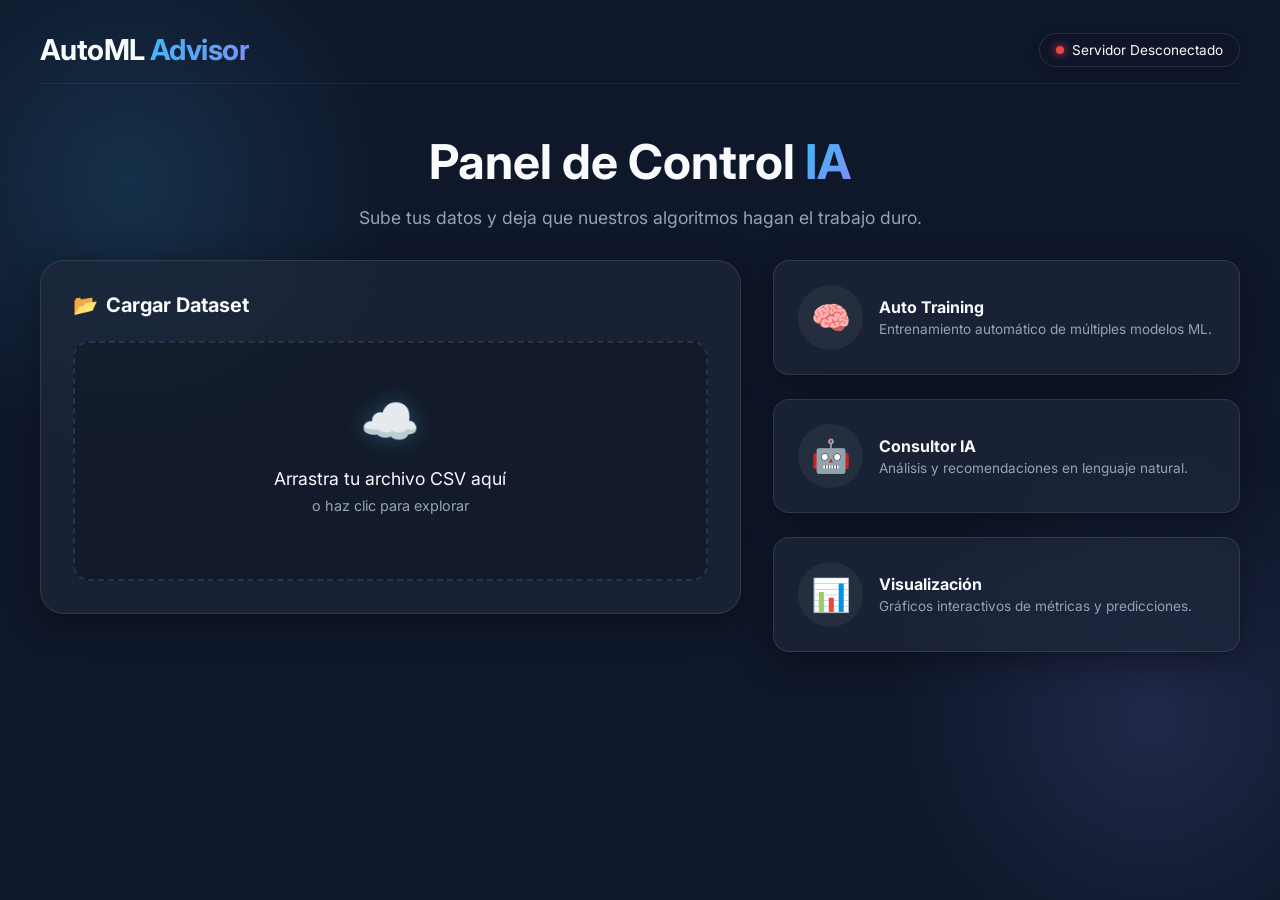
==== frontend/app.html @ 19343a1c "Mejora del frontend" ====
<!DOCTYPE html>
<html lang="es">

<head>
    <meta charset="UTF-8">
    <meta name="viewport" content="width=device-width, initial-scale=1.0">
    <title>AutoML Advisor - App</title>
    <link rel="preconnect" href="https://fonts.googleapis.com">
    <link rel="preconnect" href="https://fonts.gstatic.com" crossorigin>
    <link href="https://fonts.googleapis.com/css2?family=Inter:wght@400;500;600;700&display=swap" rel="stylesheet">
    <link rel="stylesheet" href="css/styles.css">
</head>

<body>
    <div class="background-glow"></div>

    <div class="app-container">
        <header class="main-header">
            <div class="logo-container">
                <!-- Make logo clickable to go back home -->
                <a href="index.html" style="text-decoration: none; color: inherit;">
                    <h1>AutoML <span class="highlight">Advisor</span></h1>
                </a>
            </div>
            <div id="status-indicator" class="status-badge">
                <span class="status-dot"></span>
                <span id="status-text">Conectando...</span>
            </div>
        </header>

        <main>
            <section class="hero-section" style="margin-bottom: 2rem;">
                <h2>Panel de Control <span class="gradient-text">IA</span></h2>
                <p>Sube tus datos y deja que nuestros algoritmos hagan el trabajo duro.</p>
            </section>

            <div class="dashboard-grid">
                <!-- Panel Principal: Carga de Archivos -->
                <section class="upload-card glass-panel">
                    <h3><span class="icon">📂</span> Cargar Dataset</h3>

                    <div id="upload-area" class="upload-area">
                        <div class="drop-zone" id="drop-zone">
                            <div class="upload-icon">☁️</div>
                            <p class="drop-zone__prompt">
                                Arrastra tu archivo CSV aquí <br>
                                <span class="sub-prompt">o haz clic para explorar</span>
                            </p>
                            <input type="file" name="myFile" id="file-input" class="drop-zone__input" accept=".csv">
                        </div>
                        <div id="file-info" class="file-info"></div>
                    </div>
                </section>

                <!-- Panel Lateral: Etapas del Proceso -->
                <aside class="features-sidebar">
                    <div class="feature-card glass-panel">
                        <div class="feature-icon">🧠</div>
                        <div class="feature-content">
                            <h4>Auto Training</h4>
                            <p>Entrenamiento automático de múltiples modelos ML.</p>
                        </div>
                    </div>

                    <div class="feature-card glass-panel">
                        <div class="feature-icon">🤖</div>
                        <div class="feature-content">
                            <h4>Consultor IA</h4>
                            <p>Análisis y recomendaciones en lenguaje natural.</p>
                        </div>
                    </div>

                    <div class="feature-card glass-panel">
                        <div class="feature-icon">📊</div>
                        <div class="feature-content">
                            <h4>Visualización</h4>
                            <p>Gráficos interactivos de métricas y predicciones.</p>
                        </div>
                    </div>
                </aside>
            </div>
        </main>
    </div>

    <script src="js/app.js"></script>
</body>

</html>
---- frontend/css/styles.css ----
:root {
  /* Palette */
  --bg-dark: #0f172a;
  --bg-card: rgba(30, 41, 59, 0.7);
  /* Glass effect */
  --primary-glow: #38bdf8;
  --secondary-glow: #818cf8;
  --text-main: #f8fafc;
  --text-muted: #94a3b8;
  --success: #10b981;
  --error: #ef4444;

  /* Gradients */
  --gradient-title: linear-gradient(135deg, #38bdf8 0%, #818cf8 100%);
  --gradient-border: linear-gradient(to right bottom, rgba(56, 189, 248, 0.5), rgba(129, 140, 248, 0.1));

  --font-main: 'Inter', sans-serif;
  --glass-border: 1px solid rgba(255, 255, 255, 0.1);
  --glass-shadow: 0 8px 32px 0 rgba(0, 0, 0, 0.37);
}

body {
  margin: 0;
  padding: 0;
  font-family: var(--font-main);
  background-color: var(--bg-dark);
  color: var(--text-main);
  min-height: 100vh;
  overflow-x: hidden;
  background-image:
    radial-gradient(circle at 10% 20%, rgba(56, 189, 248, 0.15) 0%, transparent 20%),
    radial-gradient(circle at 90% 80%, rgba(129, 140, 248, 0.15) 0%, transparent 20%);
}

.app-container {
  max-width: 1200px;
  margin: 0 auto;
  padding: 2rem;
}

/* Header */
.main-header {
  display: flex;
  justify-content: space-between;
  align-items: center;
  margin-bottom: 3rem;
  padding-bottom: 1rem;
  border-bottom: 1px solid rgba(255, 255, 255, 0.05);
}

h1 {
  font-size: 1.8rem;
  margin: 0;
  font-weight: 700;
  letter-spacing: -0.02em;
}

.highlight {
  background: var(--gradient-title);
  -webkit-background-clip: text;
  background-clip: text;
  -webkit-text-fill-color: transparent;
}

/* Status Badge */
.status-badge {
  display: flex;
  align-items: center;
  gap: 0.5rem;
  padding: 0.5rem 1rem;
  background: rgba(15, 23, 42, 0.6);
  border: var(--glass-border);
  border-radius: 99px;
  font-size: 0.85rem;
  backdrop-filter: blur(4px);
  box-shadow: 0 4px 12px rgba(0, 0, 0, 0.1);
}

.status-dot {
  width: 8px;
  height: 8px;
  border-radius: 50%;
  background-color: var(--error);
  box-shadow: 0 0 8px var(--error);
  transition: all 0.3s ease;
}

.status-online .status-dot {
  background-color: var(--success);
  box-shadow: 0 0 8px var(--success);
}

/* Hero Section */
.hero-section {
  text-align: center;
  margin-bottom: 4rem;
  animation: fadeInDown 0.8s ease-out;
}

.hero-section h2 {
  font-size: 3rem;
  margin-bottom: 1rem;
}

.gradient-text {
  background: var(--gradient-title);
  -webkit-background-clip: text;
  background-clip: text;
  -webkit-text-fill-color: transparent;
}

.hero-section p {
  color: var(--text-muted);
  font-size: 1.1rem;
  max-width: 600px;
  margin: 0 auto;
}

/* Dashboard Grid */
.dashboard-grid {
  display: grid;
  grid-template-columns: 1.5fr 1fr;
  gap: 2rem;
  align-items: start;
}

@media (max-width: 768px) {
  .dashboard-grid {
    grid-template-columns: 1fr;
  }
}

/* Glass Panels */
.glass-panel {
  background: var(--bg-card);
  backdrop-filter: blur(12px);
  -webkit-backdrop-filter: blur(12px);
  border: var(--glass-border);
  border-radius: 1.5rem;
  padding: 2rem;
  box-shadow: var(--glass-shadow);
  transition: transform 0.3s ease, box-shadow 0.3s ease;
}

.glass-panel:hover {
  transform: translateY(-2px);
  box-shadow: 0 12px 40px rgba(0, 0, 0, 0.4);
  border-color: rgba(56, 189, 248, 0.3);
}

/* Upload Area */
.upload-card h3 {
  margin-top: 0;
  display: flex;
  align-items: center;
  gap: 0.5rem;
  font-size: 1.25rem;
  margin-bottom: 1.5rem;
}

.drop-zone {
  border: 2px dashed rgba(255, 255, 255, 0.1);
  border-radius: 1rem;
  padding: 3rem;
  text-align: center;
  cursor: pointer;
  transition: all 0.3s ease;
  background: rgba(0, 0, 0, 0.2);
}

.drop-zone:hover,
.drop-zone.drop-zone--over {
  border-color: var(--primary-glow);
  background: rgba(56, 189, 248, 0.05);
}

.upload-icon {
  font-size: 3rem;
  margin-bottom: 1rem;
  filter: drop-shadow(0 0 10px rgba(56, 189, 248, 0.3));
}

.drop-zone__prompt {
  font-size: 1.1rem;
  color: var(--text-main);
}

.sub-prompt {
  display: block;
  font-size: 0.9rem;
  color: var(--text-muted);
  margin-top: 0.5rem;
}

.drop-zone__input {
  display: none;
}

/* Feature Sidebar */
.features-sidebar {
  display: flex;
  flex-direction: column;
  gap: 1.5rem;
}

.feature-card {
  display: flex;
  align-items: center;
  gap: 1rem;
  padding: 1.5rem;
  border-radius: 1rem;
}

.feature-icon {
  font-size: 2rem;
  background: rgba(255, 255, 255, 0.05);
  padding: 0.8rem;
  border-radius: 50%;
}

.feature-content h4 {
  margin: 0 0 0.25rem 0;
  font-size: 1rem;
}

.feature-content p {
  margin: 0;
  font-size: 0.85rem;
  color: var(--text-muted);
}

/* Animations */
@keyframes fadeInDown {
  from {
    opacity: 0;
    transform: translateY(-20px);
  }

  to {
    opacity: 1;
    transform: translateY(0);
  }
}

.file-info {
  margin-top: 1rem;
  padding: 1rem;
  background: rgba(16, 185, 129, 0.1);
  border: 1px solid rgba(16, 185, 129, 0.2);
  border-radius: 0.5rem;
  color: var(--success);
  display: none;
  /* Only show when file selected */
  animation: fadeInDown 0.3s ease-out;
}

/* =========================================
   LANDING PAGE STYLES
   ========================================= */

/* Navigation */
.landing-nav {
  position: fixed;
  top: 1rem;
  left: 50%;
  transform: translateX(-50%);
  width: 90%;
  max-width: 1200px;
  z-index: 1000;
  padding: 0.8rem 2rem;
  border-radius: 99px;
  background: rgba(15, 23, 42, 0.8);
  /* Slightly darker for readability */
}

/* Fix specific conflict with glass-panel hover effect */
.landing-nav.glass-panel:hover {
  transform: translateX(-50%);
  border-color: var(--glass-border);
  box-shadow: var(--glass-shadow);
}

.nav-content {
  display: flex;
  justify-content: space-between;
  align-items: center;
}

.nav-links {
  display: flex;
  gap: 2rem;
  align-items: center;
}

.nav-links a {
  color: var(--text-muted);
  text-decoration: none;
  font-weight: 500;
  transition: color 0.3s ease;
  font-size: 0.95rem;
}

.nav-links a:hover {
  color: var(--text-main);
}

/* Buttons */
.cta-button {
  display: inline-flex;
  align-items: center;
  justify-content: center;
  padding: 0.75rem 1.5rem;
  border-radius: 99px;
  text-decoration: none;
  font-weight: 600;
  transition: all 0.3s ease;
  cursor: pointer;
  border: 1px solid transparent;
}

.cta-button.small {
  padding: 0.5rem 1.25rem;
  font-size: 0.9rem;
}

.cta-button.large {
  padding: 1rem 2.5rem;
  font-size: 1.2rem;
}

.cta-button.primary {
  background: var(--gradient-title);
  color: white;
  box-shadow: 0 4px 15px rgba(56, 189, 248, 0.3);
}

.cta-button.primary:hover {
  transform: translateY(-2px);
  box-shadow: 0 8px 25px rgba(56, 189, 248, 0.5);
}

.cta-button.secondary {
  background: rgba(255, 255, 255, 0.05);
  color: var(--text-main);
  border: 1px solid rgba(255, 255, 255, 0.1);
}

.cta-button.secondary:hover {
  background: rgba(255, 255, 255, 0.1);
}

.arrow {
  margin-left: 0.5rem;
  transition: transform 0.3s ease;
}

.cta-button:hover .arrow {
  transform: translateX(4px);
}

/* Landing Hero */
.landing-hero {
  display: flex;
  align-items: center;
  /* Center vertically */
  justify-content: center;
  padding: 0 2rem;
  /* Remove top padding, rely on flex centering */
  min-height: 100vh;
  /* Full viewport height */
  max-width: 1200px;
  margin: 0 auto;
  gap: 2rem;
  position: relative;
  /* Ensure z-index works if needed */
}

.hero-content {
  flex: 1;
  max-width: 600px;
  padding-top: 0;
}

.hero-badge {
  display: inline-block;
  padding: 0.5rem 1rem;
  background: rgba(56, 189, 248, 0.1);
  border: 1px solid rgba(56, 189, 248, 0.2);
  color: var(--primary-glow);
  border-radius: 99px;
  font-size: 0.85rem;
  margin-bottom: 1.5rem;
  font-weight: 500;
}

.hero-title {
  font-size: 3.5rem;
  line-height: 1.1;
  margin-bottom: 1rem;
}

.hero-subtitle {
  font-size: 1.2rem;
  color: var(--text-muted);
  line-height: 1.6;
  margin-bottom: 2.5rem;
}

.hero-actions {
  display: flex;
  gap: 1rem;
}

/* Hero Visual (Abstract) */
.hero-visual {
  flex: 1;
  display: flex;
  justify-content: center;
  position: relative;
  /* Make sure it doesn't overflow or push layout too weirdly */
  max-width: 500px;
}

.ml-visual-container {
  width: 400px;
  height: 400px;
  position: relative;
}

.node {
  position: absolute;
  width: 20px;
  height: 20px;
  background: var(--text-main);
  border-radius: 50%;
  box-shadow: 0 0 20px var(--primary-glow);
  z-index: 2;
}

.node-1 {
  top: 20%;
  left: 50%;
  transform: translateX(-50%);
  background: var(--primary-glow);
}

.node-2 {
  top: 60%;
  left: 20%;
  background: var(--secondary-glow);
}

.node-3 {
  top: 60%;
  left: 80%;
  background: var(--success);
}

.connection {
  position: absolute;
  background: linear-gradient(to bottom, var(--primary-glow), transparent);
  width: 2px;
  transform-origin: top center;
  opacity: 0.3;
}

.conn-1 {
  height: 180px;
  top: 25%;
  left: 50%;
  transform: rotate(25deg);
}

.conn-2 {
  height: 180px;
  top: 25%;
  left: 50%;
  transform: rotate(-25deg);
}

/* Floating Cards Animation */
.floating-card {
  position: absolute;
  background: rgba(30, 41, 59, 0.9);
  backdrop-filter: blur(10px);
  padding: 1rem;
  border-radius: 1rem;
  border: var(--glass-border);
  box-shadow: 0 10px 30px rgba(0, 0, 0, 0.5);
  animation: float 6s ease-in-out infinite;
  display: flex;
  flex-direction: column;
}

.floating-card span {
  font-size: 0.8rem;
  color: var(--text-muted);
}

.floating-card strong {
  font-size: 1.2rem;
  margin-top: 0.2rem;
}

.card-1 {
  top: 30%;
  right: 0;
  animation-delay: 0s;
}

.card-2 {
  bottom: 20%;
  left: 0;
  animation-delay: 3s;
}

@keyframes float {

  0%,
  100% {
    transform: translateY(0);
  }

  50% {
    transform: translateY(-20px);
  }
}

/* Generic Sections */
.landing-section {
  padding: 6rem 2rem;
  max-width: 1200px;
  margin: 0 auto;
}

.section-header {
  text-align: center;
  margin-bottom: 4rem;
  max-width: 700px;
  margin-left: auto;
  margin-right: auto;
}

.section-header h2 {
  font-size: 2.5rem;
  margin-bottom: 1rem;
}

/* Features Grid */
.features-grid {
  display: grid;
  grid-template-columns: repeat(auto-fit, minmax(250px, 1fr));
  gap: 2rem;
}

.feature-box {
  padding: 2rem;
  transition: transform 0.3s ease, border-color 0.3s ease;
}

.feature-box:hover {
  transform: translateY(-5px);
  border-color: rgba(56, 189, 248, 0.5);
}

.icon-box {
  font-size: 3rem;
  margin-bottom: 1.5rem;
}

.feature-box h3 {
  margin-bottom: 1rem;
  font-size: 1.3rem;
}

/* How It Works Steps */
.steps-container {
  display: flex;
  justify-content: space-between;
  align-items: flex-start;
  position: relative;
  gap: 2rem;
}

/* Connector Line Background */
.steps-container::before {
  content: '';
  position: absolute;
  top: 30px;
  /* Adjust based on visuals */
  left: 50px;
  right: 50px;
  height: 2px;
  background: linear-gradient(90deg, transparent, rgba(255, 255, 255, 0.1) 50%, transparent);
  z-index: 0;
}

.step-item {
  flex: 1;
  text-align: center;
  position: relative;
  z-index: 1;
  padding: 1rem;
}

.step-number {
  width: 60px;
  height: 60px;
  background: var(--bg-dark);
  border: 1px solid rgba(56, 189, 248, 0.3);
  border-radius: 50%;
  display: flex;
  align-items: center;
  justify-content: center;
  font-size: 1.2rem;
  font-weight: 700;
  color: var(--primary-glow);
  margin: 0 auto 1.5rem;
  box-shadow: 0 0 15px rgba(56, 189, 248, 0.2);
}

.step-item h3 {
  margin-bottom: 0.8rem;
}

.step-item p {
  font-size: 0.95rem;
  color: var(--text-muted);
}

/* Final CTA */
.final-cta {
  text-align: center;
  padding: 4rem 2rem;
}

.cta-content {
  max-width: 800px;
  margin: 0 auto;
  text-align: center;
  padding: 4rem;
  border: 1px solid rgba(129, 140, 248, 0.3);
  background: radial-gradient(circle at center, rgba(30, 41, 59, 0.8) 0%, rgba(15, 23, 42, 0.9) 100%);
}

.cta-content h2 {
  font-size: 2.5rem;
  margin-bottom: 1rem;
}

.cta-content p {
  color: var(--text-muted);
  margin-bottom: 2rem;
  font-size: 1.2rem;
}

/* Footer */
.main-footer {
  text-align: center;
  padding: 2rem;
  border-top: 1px solid rgba(255, 255, 255, 0.05);
  color: var(--text-muted);
  font-size: 0.9rem;
}

/* Scroll Animations */
.fade-in-section {
  opacity: 0;
  transform: translateY(20px);
  transition: opacity 0.6s ease-out, transform 0.6s ease-out;
  will-change: opacity, visibility;
}

.fade-in-section.is-visible {
  opacity: 1;
  transform: none;
}

.delay-100 {
  transition-delay: 0.1s;
}

.delay-200 {
  transition-delay: 0.2s;
}

.delay-300 {
  transition-delay: 0.3s;
}

.delay-400 {
  transition-delay: 0.4s;
}

/* Responsive adjustments */
@media (max-width: 768px) {
  .landing-hero {
    flex-direction: column;
    text-align: center;
    padding-top: 8rem;
  }

  .hero-actions {
    justify-content: center;
  }

  .nav-links {
    display: none;
    /* Simplify for now or use a hamburger menu if requested, but for now simple */
  }

  .steps-container {
    flex-direction: column;
  }

  .steps-container::before {
    display: none;
  }

  .ml-visual-container {
    width: 300px;
    height: 300px;
    margin-top: 2rem;
  }
}
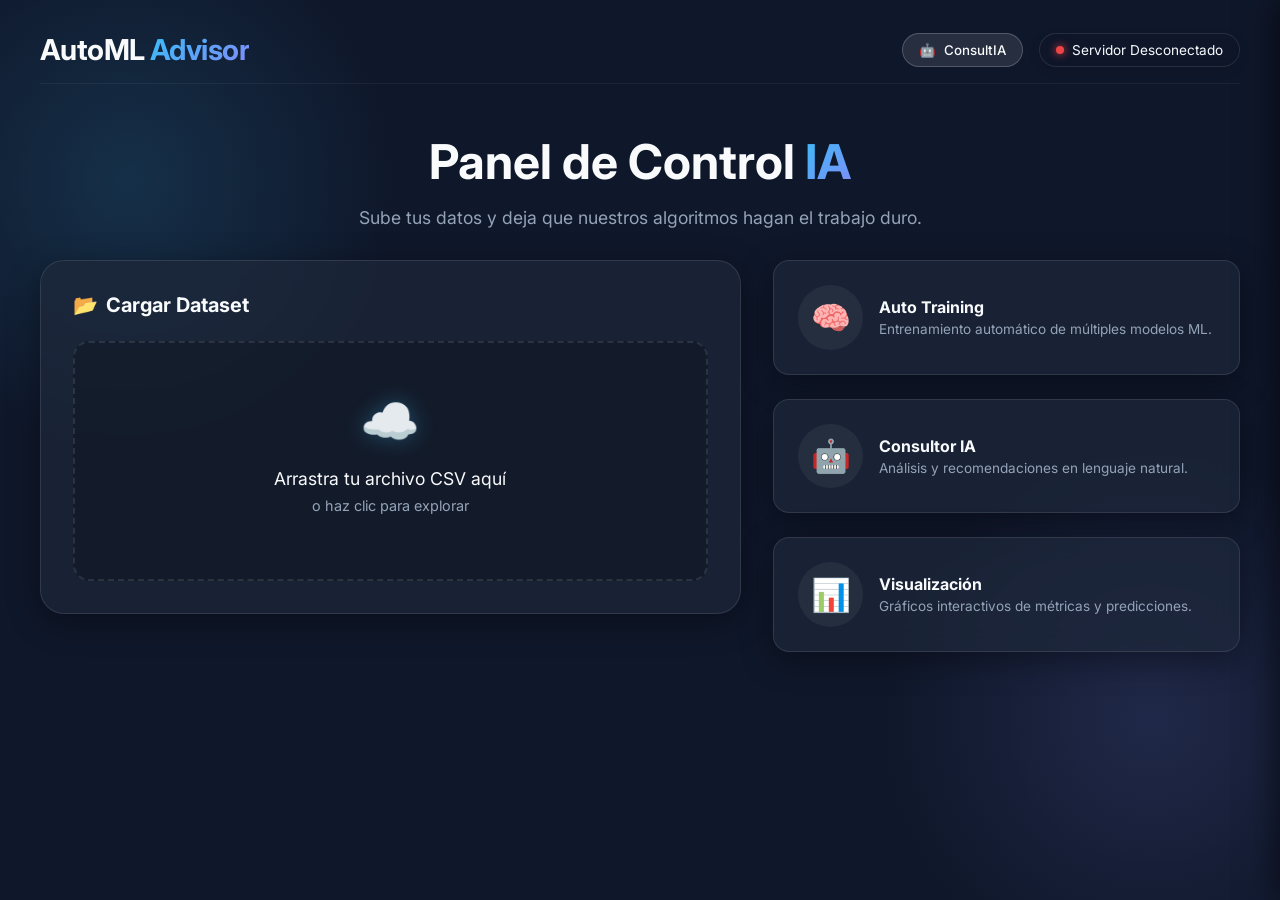
==== commit 9c0b7a38: "Merge branch 'main' - Resolved conflicts merging landing page with new Chatbot features" ====
--- a/frontend/app.html
+++ b/frontend/app.html
@@ -22,9 +22,15 @@
                     <h1>AutoML <span class="highlight">Advisor</span></h1>
                 </a>
             </div>
-            <div id="status-indicator" class="status-badge">
-                <span class="status-dot"></span>
-                <span id="status-text">Conectando...</span>
+
+            <div class="header-actions">
+                <button id="toggle-chat-btn" class="btn-icon" title="Abrir Asistente IA">
+                    <span class="icon">🤖</span> ConsultIA
+                </button>
+                <div id="status-indicator" class="status-badge">
+                    <span class="status-dot"></span>
+                    <span id="status-text">Conectando...</span>
+                </div>
             </div>
         </header>
 
@@ -82,6 +88,32 @@
         </main>
     </div>
 
+    <!-- Chat Sidebar -->
+    <aside id="chat-sidebar" class="chat-sidebar">
+        <div class="chat-header">
+            <div class="chat-title">
+                <span class="bot-avatar">🤖</span>
+                <div>
+                    <h3>ConsultIA</h3>
+                    <span class="status-text-online">En línea</span>
+                </div>
+            </div>
+            <button id="close-chat-btn" class="btn-close">×</button>
+        </div>
+
+        <div id="chat-messages" class="chat-messages">
+            <div class="message bot-message">
+                ¡Hola! Soy ConsultIA. Estoy aquí para ayudarte a analizar tus datos o resolver dudas sobre la
+                plataforma. ¿En qué puedo ayudarte hoy?
+            </div>
+        </div>
+
+        <div class="chat-input-area">
+            <input type="text" id="chat-input" placeholder="Escribe tu pregunta..." autocomplete="off">
+            <button id="send-btn" class="btn-send">➤</button>
+        </div>
+    </aside>
+
     <script src="js/app.js"></script>
 </body>
 
--- a/frontend/css/styles.css
+++ b/frontend/css/styles.css
@@ -38,7 +38,7 @@
   padding: 2rem;
 }
 
-/* Header */
+/* Header (for app.html) */
 .main-header {
   display: flex;
   justify-content: space-between;
@@ -90,7 +90,7 @@
   box-shadow: 0 0 8px var(--success);
 }
 
-/* Hero Section */
+/* Original App Hero (for legacy) */
 .hero-section {
   text-align: center;
   margin-bottom: 4rem;
@@ -250,7 +250,6 @@
   border-radius: 0.5rem;
   color: var(--success);
   display: none;
-  /* Only show when file selected */
   animation: fadeInDown 0.3s ease-out;
 }
 
@@ -270,10 +269,8 @@
   padding: 0.8rem 2rem;
   border-radius: 99px;
   background: rgba(15, 23, 42, 0.8);
-  /* Slightly darker for readability */
-}
-
-/* Fix specific conflict with glass-panel hover effect */
+}
+
 .landing-nav.glass-panel:hover {
   transform: translateX(-50%);
   border-color: var(--glass-border);
@@ -362,17 +359,13 @@
 .landing-hero {
   display: flex;
   align-items: center;
-  /* Center vertically */
   justify-content: center;
   padding: 0 2rem;
-  /* Remove top padding, rely on flex centering */
   min-height: 100vh;
-  /* Full viewport height */
   max-width: 1200px;
   margin: 0 auto;
   gap: 2rem;
   position: relative;
-  /* Ensure z-index works if needed */
 }
 
 .hero-content {
@@ -417,7 +410,6 @@
   display: flex;
   justify-content: center;
   position: relative;
-  /* Make sure it doesn't overflow or push layout too weirdly */
   max-width: 500px;
 }
 
@@ -582,12 +574,10 @@
   gap: 2rem;
 }
 
-/* Connector Line Background */
 .steps-container::before {
   content: '';
   position: absolute;
   top: 30px;
-  /* Adjust based on visuals */
   left: 50px;
   right: 50px;
   height: 2px;
@@ -706,7 +696,6 @@
 
   .nav-links {
     display: none;
-    /* Simplify for now or use a hamburger menu if requested, but for now simple */
   }
 
   .steps-container {
@@ -722,4 +711,184 @@
     height: 300px;
     margin-top: 2rem;
   }
+}
+
+/* =========================================
+   CHATBOT STYLES (Merged)
+   ========================================= */
+
+/* Header Actions */
+.header-actions {
+  display: flex;
+  align-items: center;
+  gap: 1rem;
+}
+
+.btn-icon {
+  background: rgba(255, 255, 255, 0.1);
+  border: 1px solid rgba(255, 255, 255, 0.2);
+  color: var(--text-main);
+  padding: 0.5rem 1rem;
+  border-radius: 99px;
+  cursor: pointer;
+  display: flex;
+  align-items: center;
+  gap: 0.5rem;
+  font-family: var(--font-main);
+  font-weight: 500;
+  transition: all 0.2s;
+}
+
+.btn-icon:hover {
+  background: rgba(255, 255, 255, 0.2);
+  transform: translateY(-1px);
+}
+
+/* Chat Sidebar (Coursera Style) */
+.chat-sidebar {
+  position: fixed;
+  top: 0;
+  right: 0;
+  width: 400px;
+  height: 100vh;
+  background: #0f172a;
+  border-left: 1px solid rgba(255, 255, 255, 0.1);
+  box-shadow: -5px 0 30px rgba(0, 0, 0, 0.5);
+  transform: translateX(100%);
+  transition: transform 0.3s cubic-bezier(0.4, 0, 0.2, 1);
+  display: flex;
+  flex-direction: column;
+  z-index: 2000;
+  /* Higher than navbar */
+}
+
+.chat-sidebar.open {
+  transform: translateX(0);
+}
+
+.chat-header {
+  padding: 1.5rem;
+  background: rgba(30, 41, 59, 0.5);
+  border-bottom: 1px solid rgba(255, 255, 255, 0.05);
+  display: flex;
+  justify-content: space-between;
+  align-items: flex-start;
+}
+
+.chat-title {
+  display: flex;
+  gap: 1rem;
+  align-items: center;
+}
+
+.bot-avatar {
+  font-size: 2rem;
+  background: rgba(56, 189, 248, 0.1);
+  padding: 0.5rem;
+  border-radius: 50%;
+  border: 1px solid rgba(56, 189, 248, 0.3);
+}
+
+.chat-title h3 {
+  margin: 0;
+  font-size: 1.1rem;
+}
+
+.status-text-online {
+  font-size: 0.8rem;
+  color: var(--success);
+  display: block;
+  margin-top: 0.2rem;
+}
+
+.btn-close {
+  background: transparent;
+  border: none;
+  color: var(--text-muted);
+  font-size: 1.5rem;
+  cursor: pointer;
+  line-height: 1;
+}
+
+.btn-close:hover {
+  color: var(--text-main);
+}
+
+.chat-messages {
+  flex: 1;
+  padding: 1.5rem;
+  overflow-y: auto;
+  display: flex;
+  flex-direction: column;
+  gap: 1rem;
+}
+
+.message {
+  max-width: 85%;
+  padding: 1rem;
+  border-radius: 1rem;
+  font-size: 0.95rem;
+  line-height: 1.5;
+  animation: fadeIn 0.3s ease;
+}
+
+.bot-message {
+  background: rgba(30, 41, 59, 0.8);
+  border: 1px solid rgba(255, 255, 255, 0.05);
+  color: var(--text-main);
+  border-top-left-radius: 0.2rem;
+  align-self: flex-start;
+}
+
+.user-message {
+  background: var(--gradient-title);
+  color: #fff;
+  border-top-right-radius: 0.2rem;
+  align-self: flex-end;
+  box-shadow: 0 4px 15px rgba(56, 189, 248, 0.2);
+}
+
+.chat-input-area {
+  padding: 1.5rem;
+  background: rgba(15, 23, 42, 0.95);
+  border-top: 1px solid rgba(255, 255, 255, 0.05);
+  display: flex;
+  gap: 0.5rem;
+}
+
+#chat-input {
+  flex: 1;
+  background: rgba(255, 255, 255, 0.05);
+  border: 1px solid rgba(255, 255, 255, 0.1);
+  padding: 0.8rem 1rem;
+  border-radius: 0.5rem;
+  color: var(--text-main);
+  font-family: var(--font-main);
+}
+
+#chat-input:focus {
+  outline: none;
+  border-color: var(--primary-glow);
+  background: rgba(255, 255, 255, 0.1);
+}
+
+.btn-send {
+  background: var(--primary-glow);
+  border: none;
+  width: 45px;
+  border-radius: 0.5rem;
+  color: #0f172a;
+  font-size: 1.2rem;
+  cursor: pointer;
+  transition: opacity 0.2s;
+}
+
+.btn-send:hover {
+  opacity: 0.9;
+}
+
+@media (max-width: 768px) {
+  .chat-sidebar {
+    width: 100%;
+  }
 }
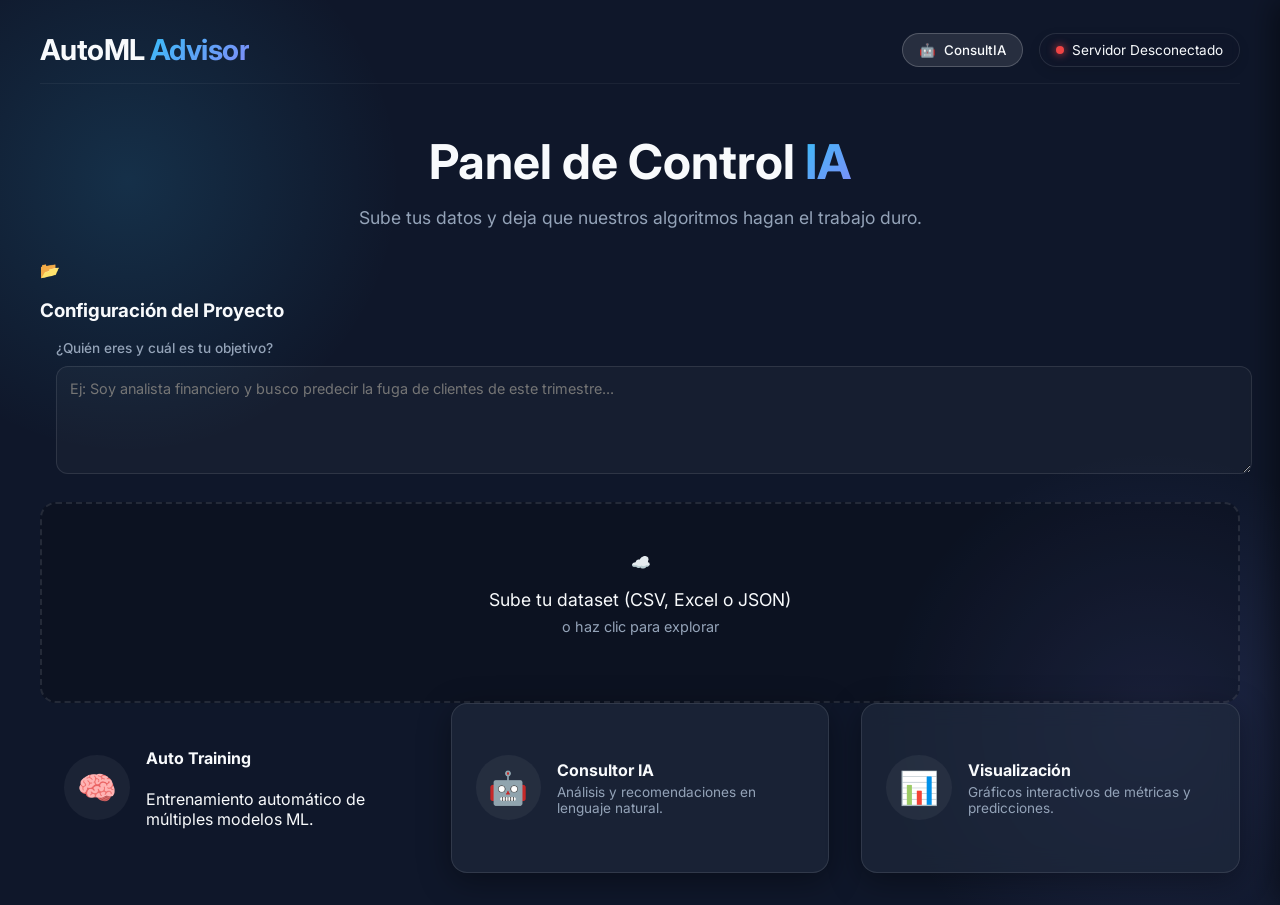
==== commit 8789bd29: "Mejoré la interfaz y la carga de archivos, además de la conexión" ====
--- a/frontend/app.html
+++ b/frontend/app.html
@@ -40,50 +40,64 @@
                 <p>Sube tus datos y deja que nuestros algoritmos hagan el trabajo duro.</p>
             </section>
 
-            <div class="dashboard-grid">
-                <!-- Panel Principal: Carga de Archivos -->
-                <section class="upload-card glass-panel">
-                    <h3><span class="icon">📂</span> Cargar Dataset</h3>
+            <!-- Sección de Carga -->
+            <div class="glass-card upload-container">
+                <div class="card-header">
+                    <span class="icon">📂</span>
+                    <h3>Configuración del Proyecto</h3>
+                </div>
 
-                    <div id="upload-area" class="upload-area">
-                        <div class="drop-zone" id="drop-zone">
-                            <div class="upload-icon">☁️</div>
-                            <p class="drop-zone__prompt">
-                                Arrastra tu archivo CSV aquí <br>
-                                <span class="sub-prompt">o haz clic para explorar</span>
-                            </p>
-                            <input type="file" name="myFile" id="file-input" class="drop-zone__input" accept=".csv">
-                        </div>
-                        <div id="file-info" class="file-info"></div>
+                <!-- Contexto del Usuario -->
+                <div class="context-area">
+                    <label for="user-context">¿Quién eres y cuál es tu objetivo?</label>
+                    <textarea id="user-context"
+                        placeholder="Ej: Soy analista financiero y busco predecir la fuga de clientes de este trimestre..."></textarea>
+                </div>
+
+                <div class="drop-zone" id="drop-zone">
+                    <div class="drop-zone__thumb" data-label="myfile.txt"></div>
+                    <div class="drop-zone__content">
+                        <i class="cloud-icon">☁️</i>
+                        <p class="drop-zone__prompt">
+                            Sube tu dataset (CSV, Excel o JSON) <br>
+                            <span class="sub-prompt">o haz clic para explorar</span>
+                        </p>
+                        <input type="file" name="myFile" id="file-input" class="drop-zone__input"
+                            accept=".csv,.xlsx,.xls,.json">
                     </div>
-                </section>
+                </div>
+                <div id="file-info" class="file-info-badge" style="display: none;"></div>
+            </div>
 
-                <!-- Panel Lateral: Etapas del Proceso -->
-                <aside class="features-sidebar">
-                    <div class="feature-card glass-panel">
-                        <div class="feature-icon">🧠</div>
-                        <div class="feature-content">
-                            <h4>Auto Training</h4>
-                            <p>Entrenamiento automático de múltiples modelos ML.</p>
+            <!-- Dashboard de Control -->
+            <div class="features-grid">
+                <div class="glass-card feature-card active" id="training-card">
+                    <div class="feature-icon">🧠</div>
+                    <div>
+                        <h4>Auto Training</h4>
+                        <p>Entrenamiento automático de múltiples modelos ML.</p>
+                        <!-- Contenedor de Resultados -->
+                        <div id="ml-results-container" class="ml-results-list">
+                            <!-- Se llenará dinámicamente -->
                         </div>
                     </div>
+                </div>
 
-                    <div class="feature-card glass-panel">
-                        <div class="feature-icon">🤖</div>
-                        <div class="feature-content">
-                            <h4>Consultor IA</h4>
-                            <p>Análisis y recomendaciones en lenguaje natural.</p>
-                        </div>
+                <div class="feature-card glass-panel">
+                    <div class="feature-icon">🤖</div>
+                    <div class="feature-content">
+                        <h4>Consultor IA</h4>
+                        <p>Análisis y recomendaciones en lenguaje natural.</p>
                     </div>
+                </div>
 
-                    <div class="feature-card glass-panel">
-                        <div class="feature-icon">📊</div>
-                        <div class="feature-content">
-                            <h4>Visualización</h4>
-                            <p>Gráficos interactivos de métricas y predicciones.</p>
-                        </div>
+                <div class="feature-card glass-panel">
+                    <div class="feature-icon">📊</div>
+                    <div class="feature-content">
+                        <h4>Visualización</h4>
+                        <p>Gráficos interactivos de métricas y predicciones.</p>
                     </div>
-                </aside>
+                </div>
             </div>
         </main>
     </div>
--- a/frontend/css/styles.css
+++ b/frontend/css/styles.css
@@ -891,4 +891,127 @@
   .chat-sidebar {
     width: 100%;
   }
+}
+
+/* =========================================
+   ESTILOS DE RESULTADOS Y CONTEXTO
+   ========================================= */
+
+.context-area {
+  margin-bottom: 1.5rem;
+  padding: 0 1rem;
+}
+
+.context-area label {
+  display: block;
+  font-size: 0.85rem;
+  color: var(--text-muted);
+  margin-bottom: 0.6rem;
+  font-weight: 500;
+}
+
+.context-area textarea {
+  width: 100%;
+  min-height: 80px;
+  background: rgba(255, 255, 255, 0.03);
+  border: 1px solid rgba(255, 255, 255, 0.1);
+  border-radius: 12px;
+  padding: 0.8rem;
+  color: var(--text-main);
+  font-family: inherit;
+  font-size: 0.9rem;
+  resize: vertical;
+  transition: all 0.3s ease;
+}
+
+.context-area textarea:focus {
+  outline: none;
+  border-color: var(--primary-glow);
+  background: rgba(255, 255, 255, 0.07);
+  box-shadow: 0 0 15px rgba(56, 189, 248, 0.1);
+}
+
+.ml-results-list {
+  margin-top: 1.2rem;
+  display: flex;
+  flex-direction: column;
+  gap: 0.8rem;
+  animation: fadeIn 0.5s ease;
+}
+
+.results-summary {
+  display: flex;
+  gap: 0.5rem;
+  margin-bottom: 0.5rem;
+}
+
+.badge-target,
+.badge-type {
+  font-size: 0.7rem;
+  padding: 3px 10px;
+  border-radius: 20px;
+  background: rgba(56, 189, 248, 0.1);
+  color: var(--primary-glow);
+  border: 1px solid rgba(56, 189, 248, 0.2);
+  text-transform: uppercase;
+  letter-spacing: 0.5px;
+}
+
+.model-result-item {
+  background: rgba(255, 255, 255, 0.03);
+  padding: 1rem;
+  border-radius: 12px;
+  border: 1px solid rgba(255, 255, 255, 0.05);
+  transition: transform 0.2s ease;
+}
+
+.model-result-item:hover {
+  transform: translateX(5px);
+  background: rgba(255, 255, 255, 0.05);
+}
+
+.model-result-item.best {
+  border-color: var(--success);
+  background: rgba(16, 185, 129, 0.05);
+  box-shadow: 0 4px 20px rgba(16, 185, 129, 0.1);
+}
+
+.model-info {
+  display: flex;
+  justify-content: space-between;
+  margin-bottom: 0.6rem;
+  font-size: 0.9rem;
+}
+
+.model-name {
+  font-weight: 500;
+  color: var(--text-main);
+}
+
+.model-score {
+  color: var(--primary-glow);
+  font-weight: 700;
+}
+
+.best .model-score {
+  color: var(--success);
+}
+
+.progress-bar {
+  height: 6px;
+  background: rgba(255, 255, 255, 0.05);
+  border-radius: 3px;
+  overflow: hidden;
+}
+
+.progress-fill {
+  height: 100%;
+  background: var(--primary-glow);
+  border-radius: 3px;
+  transition: width 1.5s cubic-bezier(0.1, 0.7, 0.1, 1);
+}
+
+.best .progress-fill {
+  background: var(--success);
+  box-shadow: 0 0 10px rgba(16, 185, 129, 0.3);
 }
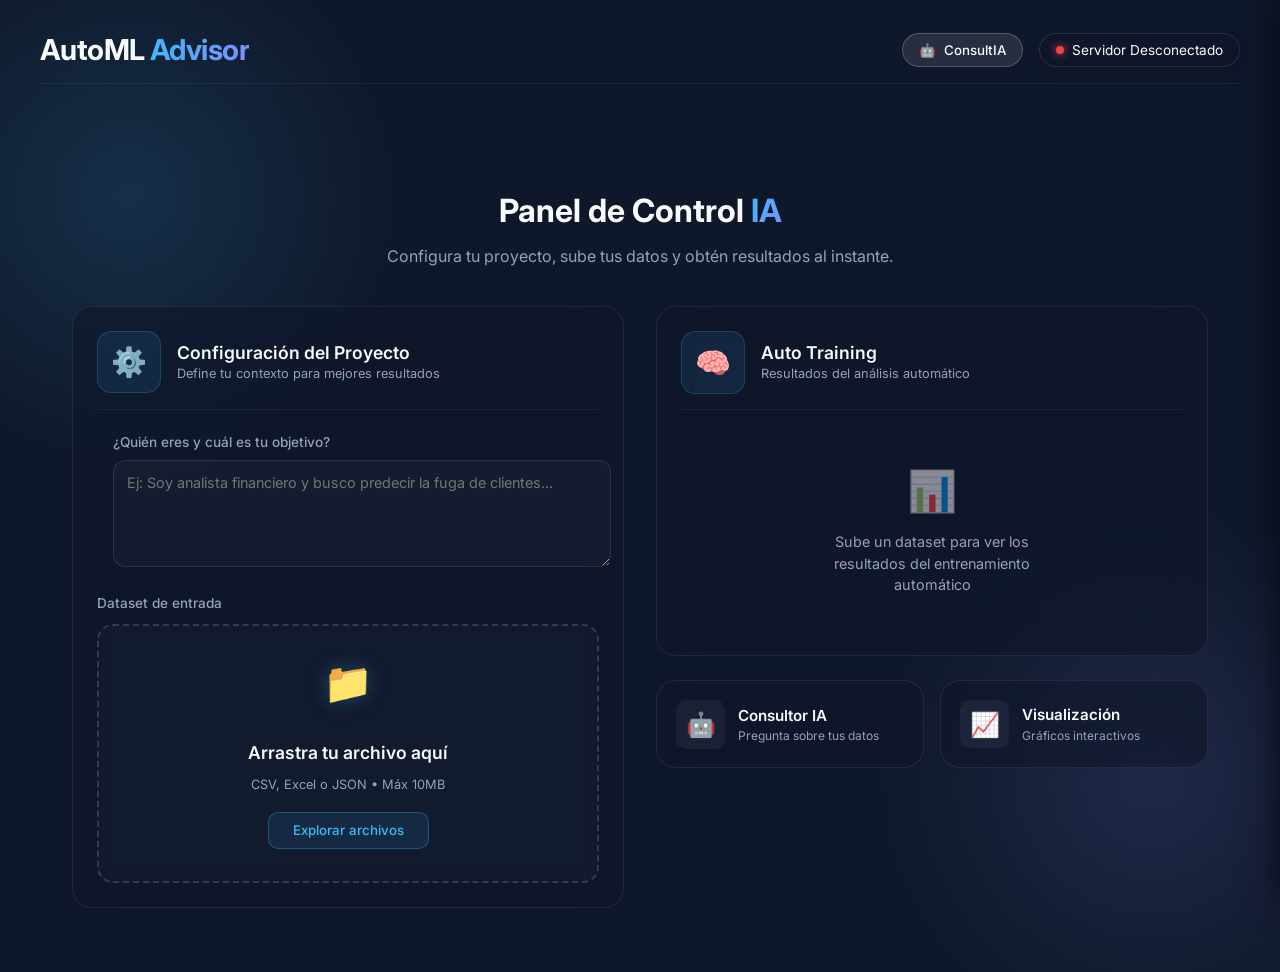
==== commit 8a72817b: "Mejoré la interfaz del app.html" ====
--- a/frontend/app.html
+++ b/frontend/app.html
@@ -34,68 +34,88 @@
             </div>
         </header>
 
-        <main>
-            <section class="hero-section" style="margin-bottom: 2rem;">
+        <main class="app-main">
+            <!-- Hero compacto -->
+            <section class="app-hero">
                 <h2>Panel de Control <span class="gradient-text">IA</span></h2>
-                <p>Sube tus datos y deja que nuestros algoritmos hagan el trabajo duro.</p>
+                <p>Configura tu proyecto, sube tus datos y obtén resultados al instante.</p>
             </section>
 
-            <!-- Sección de Carga -->
-            <div class="glass-card upload-container">
-                <div class="card-header">
-                    <span class="icon">📂</span>
-                    <h3>Configuración del Proyecto</h3>
-                </div>
+            <!-- Layout principal de dos columnas -->
+            <div class="dashboard-layout">
+                <!-- Columna Izquierda: Configuración y Carga -->
+                <div class="dashboard-left">
+                    <div class="glass-card config-card">
+                        <div class="card-header">
+                            <div class="header-icon">⚙️</div>
+                            <div>
+                                <h3>Configuración del Proyecto</h3>
+                                <span class="card-subtitle">Define tu contexto para mejores resultados</span>
+                            </div>
+                        </div>
 
-                <!-- Contexto del Usuario -->
-                <div class="context-area">
-                    <label for="user-context">¿Quién eres y cuál es tu objetivo?</label>
-                    <textarea id="user-context"
-                        placeholder="Ej: Soy analista financiero y busco predecir la fuga de clientes de este trimestre..."></textarea>
-                </div>
+                        <div class="context-area">
+                            <label for="user-context">¿Quién eres y cuál es tu objetivo?</label>
+                            <textarea id="user-context"
+                                placeholder="Ej: Soy analista financiero y busco predecir la fuga de clientes..."></textarea>
+                        </div>
 
-                <div class="drop-zone" id="drop-zone">
-                    <div class="drop-zone__thumb" data-label="myfile.txt"></div>
-                    <div class="drop-zone__content">
-                        <i class="cloud-icon">☁️</i>
-                        <p class="drop-zone__prompt">
-                            Sube tu dataset (CSV, Excel o JSON) <br>
-                            <span class="sub-prompt">o haz clic para explorar</span>
-                        </p>
-                        <input type="file" name="myFile" id="file-input" class="drop-zone__input"
-                            accept=".csv,.xlsx,.xls,.json">
-                    </div>
-                </div>
-                <div id="file-info" class="file-info-badge" style="display: none;"></div>
-            </div>
-
-            <!-- Dashboard de Control -->
-            <div class="features-grid">
-                <div class="glass-card feature-card active" id="training-card">
-                    <div class="feature-icon">🧠</div>
-                    <div>
-                        <h4>Auto Training</h4>
-                        <p>Entrenamiento automático de múltiples modelos ML.</p>
-                        <!-- Contenedor de Resultados -->
-                        <div id="ml-results-container" class="ml-results-list">
-                            <!-- Se llenará dinámicamente -->
+                        <div class="upload-section">
+                            <label class="upload-label">Dataset de entrada</label>
+                            <div class="drop-zone" id="drop-zone">
+                                <div class="drop-zone__content">
+                                    <div class="upload-icon-wrapper">
+                                        <span class="upload-icon">📁</span>
+                                    </div>
+                                    <p class="drop-zone__prompt">
+                                        <strong>Arrastra tu archivo aquí</strong><br>
+                                        <span class="sub-prompt">CSV, Excel o JSON • Máx 10MB</span>
+                                    </p>
+                                    <button type="button" class="btn-browse">Explorar archivos</button>
+                                    <input type="file" name="myFile" id="file-input" class="drop-zone__input"
+                                        accept=".csv,.xlsx,.xls,.json">
+                                </div>
+                            </div>
+                            <div id="file-info" class="file-info-badge"></div>
                         </div>
                     </div>
                 </div>
 
-                <div class="feature-card glass-panel">
-                    <div class="feature-icon">🤖</div>
-                    <div class="feature-content">
-                        <h4>Consultor IA</h4>
-                        <p>Análisis y recomendaciones en lenguaje natural.</p>
+                <!-- Columna Derecha: Resultados y Features -->
+                <div class="dashboard-right">
+                    <!-- Tarjeta de Resultados ML -->
+                    <div class="glass-card results-card" id="training-card">
+                        <div class="card-header">
+                            <div class="header-icon pulse">🧠</div>
+                            <div>
+                                <h3>Auto Training</h3>
+                                <span class="card-subtitle">Resultados del análisis automático</span>
+                            </div>
+                        </div>
+                        <div id="ml-results-container" class="ml-results-list">
+                            <div class="empty-state">
+                                <span class="empty-icon">📊</span>
+                                <p>Sube un dataset para ver los resultados del entrenamiento automático</p>
+                            </div>
+                        </div>
                     </div>
-                </div>
 
-                <div class="feature-card glass-panel">
-                    <div class="feature-icon">📊</div>
-                    <div class="feature-content">
-                        <h4>Visualización</h4>
-                        <p>Gráficos interactivos de métricas y predicciones.</p>
+                    <!-- Grid de Features -->
+                    <div class="features-mini-grid">
+                        <div class="mini-feature-card glass-card" id="chat-trigger">
+                            <span class="mini-icon">🤖</span>
+                            <div>
+                                <h4>Consultor IA</h4>
+                                <p>Pregunta sobre tus datos</p>
+                            </div>
+                        </div>
+                        <div class="mini-feature-card glass-card">
+                            <span class="mini-icon">📈</span>
+                            <div>
+                                <h4>Visualización</h4>
+                                <p>Gráficos interactivos</p>
+                            </div>
+                        </div>
                     </div>
                 </div>
             </div>
--- a/frontend/css/styles.css
+++ b/frontend/css/styles.css
@@ -1014,4 +1014,288 @@
 .best .progress-fill {
   background: var(--success);
   box-shadow: 0 0 10px rgba(16, 185, 129, 0.3);
+}
+
+/* =========================================
+   APP DASHBOARD LAYOUT
+   ========================================= */
+
+.app-main {
+  padding: 2rem;
+  max-width: 1400px;
+  margin: 0 auto;
+}
+
+.app-hero {
+  text-align: center;
+  margin-bottom: 2.5rem;
+}
+
+.app-hero h2 {
+  font-size: 2rem;
+  font-weight: 700;
+  margin-bottom: 0.5rem;
+}
+
+.app-hero p {
+  color: var(--text-muted);
+  font-size: 1rem;
+}
+
+/* Dashboard Two-Column Layout */
+.dashboard-layout {
+  display: grid;
+  grid-template-columns: 1fr 1fr;
+  gap: 2rem;
+  align-items: start;
+}
+
+.dashboard-left,
+.dashboard-right {
+  display: flex;
+  flex-direction: column;
+  gap: 1.5rem;
+}
+
+/* Glass Cards Enhanced */
+.glass-card {
+  background: rgba(15, 23, 42, 0.6);
+  backdrop-filter: blur(20px);
+  border: 1px solid rgba(255, 255, 255, 0.08);
+  border-radius: 20px;
+  padding: 1.5rem;
+  transition: all 0.3s ease;
+}
+
+.glass-card:hover {
+  border-color: rgba(255, 255, 255, 0.15);
+  box-shadow: 0 8px 32px rgba(0, 0, 0, 0.3);
+}
+
+.config-card,
+.results-card {
+  min-height: 300px;
+}
+
+/* Card Header */
+.card-header {
+  display: flex;
+  align-items: center;
+  gap: 1rem;
+  margin-bottom: 1.5rem;
+  padding-bottom: 1rem;
+  border-bottom: 1px solid rgba(255, 255, 255, 0.05);
+}
+
+.header-icon {
+  font-size: 1.8rem;
+  background: rgba(56, 189, 248, 0.1);
+  padding: 0.8rem;
+  border-radius: 14px;
+  border: 1px solid rgba(56, 189, 248, 0.2);
+}
+
+.header-icon.pulse {
+  animation: pulse-glow 2s ease-in-out infinite;
+}
+
+@keyframes pulse-glow {
+
+  0%,
+  100% {
+    box-shadow: 0 0 0 rgba(56, 189, 248, 0);
+  }
+
+  50% {
+    box-shadow: 0 0 20px rgba(56, 189, 248, 0.3);
+  }
+}
+
+.card-header h3 {
+  font-size: 1.1rem;
+  font-weight: 600;
+  margin: 0;
+  color: var(--text-main);
+}
+
+.card-subtitle {
+  font-size: 0.8rem;
+  color: var(--text-muted);
+  display: block;
+  margin-top: 0.2rem;
+}
+
+/* Upload Section */
+.upload-section {
+  margin-top: 1rem;
+}
+
+.upload-label {
+  display: block;
+  font-size: 0.85rem;
+  color: var(--text-muted);
+  margin-bottom: 0.8rem;
+  font-weight: 500;
+}
+
+.drop-zone {
+  border: 2px dashed rgba(255, 255, 255, 0.15);
+  border-radius: 16px;
+  padding: 2rem;
+  text-align: center;
+  cursor: pointer;
+  transition: all 0.3s ease;
+  background: rgba(255, 255, 255, 0.02);
+}
+
+.drop-zone:hover,
+.drop-zone--over {
+  border-color: var(--primary-glow);
+  background: rgba(56, 189, 248, 0.05);
+}
+
+.upload-icon-wrapper {
+  margin-bottom: 1rem;
+}
+
+.upload-icon {
+  font-size: 2.5rem;
+  display: inline-block;
+  animation: float 3s ease-in-out infinite;
+}
+
+@keyframes float {
+
+  0%,
+  100% {
+    transform: translateY(0);
+  }
+
+  50% {
+    transform: translateY(-8px);
+  }
+}
+
+.drop-zone__prompt {
+  margin: 0 0 1rem;
+  color: var(--text-main);
+  line-height: 1.6;
+}
+
+.drop-zone__prompt strong {
+  font-weight: 600;
+}
+
+.sub-prompt {
+  font-size: 0.8rem;
+  color: var(--text-muted);
+}
+
+.btn-browse {
+  background: rgba(56, 189, 248, 0.1);
+  border: 1px solid rgba(56, 189, 248, 0.3);
+  color: var(--primary-glow);
+  padding: 0.6rem 1.5rem;
+  border-radius: 10px;
+  font-family: inherit;
+  font-weight: 500;
+  cursor: pointer;
+  transition: all 0.2s;
+}
+
+.btn-browse:hover {
+  background: rgba(56, 189, 248, 0.2);
+  transform: translateY(-2px);
+}
+
+.drop-zone__input {
+  display: none;
+}
+
+.file-info-badge {
+  margin-top: 1rem;
+  padding: 0.8rem 1rem;
+  background: rgba(16, 185, 129, 0.1);
+  border: 1px solid rgba(16, 185, 129, 0.3);
+  border-radius: 10px;
+  color: var(--success);
+  font-size: 0.85rem;
+  display: none;
+}
+
+.file-info-badge:not(:empty) {
+  display: block;
+}
+
+/* Empty State */
+.empty-state {
+  text-align: center;
+  padding: 2rem 1rem;
+  color: var(--text-muted);
+}
+
+.empty-icon {
+  font-size: 2.5rem;
+  display: block;
+  margin-bottom: 1rem;
+  opacity: 0.5;
+}
+
+.empty-state p {
+  font-size: 0.9rem;
+  max-width: 200px;
+  margin: 0 auto;
+  line-height: 1.5;
+}
+
+/* Mini Feature Cards */
+.features-mini-grid {
+  display: grid;
+  grid-template-columns: 1fr 1fr;
+  gap: 1rem;
+}
+
+.mini-feature-card {
+  display: flex;
+  align-items: center;
+  gap: 0.8rem;
+  padding: 1.2rem;
+  cursor: pointer;
+  transition: all 0.3s ease;
+}
+
+.mini-feature-card:hover {
+  transform: translateY(-3px);
+  border-color: var(--primary-glow);
+}
+
+.mini-icon {
+  font-size: 1.5rem;
+  background: rgba(255, 255, 255, 0.05);
+  padding: 0.6rem;
+  border-radius: 10px;
+}
+
+.mini-feature-card h4 {
+  font-size: 0.95rem;
+  font-weight: 600;
+  margin: 0 0 0.2rem;
+  color: var(--text-main);
+}
+
+.mini-feature-card p {
+  font-size: 0.75rem;
+  color: var(--text-muted);
+  margin: 0;
+}
+
+/* Responsive */
+@media (max-width: 900px) {
+  .dashboard-layout {
+    grid-template-columns: 1fr;
+  }
+
+  .features-mini-grid {
+    grid-template-columns: 1fr;
+  }
 }
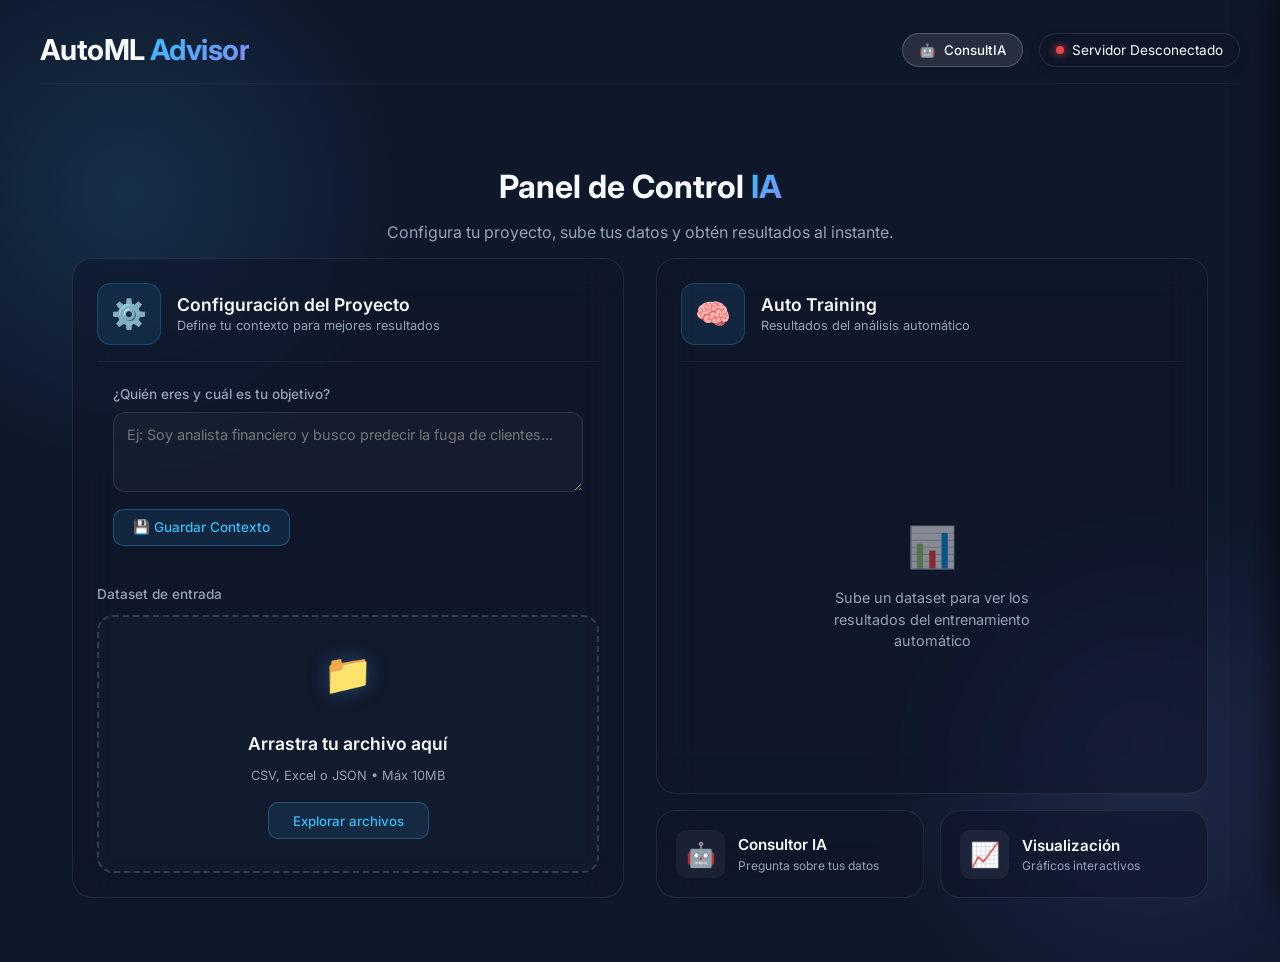
==== commit ba0c6e83: "He mejorado la parte de carga de archivos" ====
--- a/frontend/app.html
+++ b/frontend/app.html
@@ -58,6 +58,9 @@
                             <label for="user-context">¿Quién eres y cuál es tu objetivo?</label>
                             <textarea id="user-context"
                                 placeholder="Ej: Soy analista financiero y busco predecir la fuga de clientes..."></textarea>
+                            <button type="button" id="save-context-btn" class="btn-save-context">
+                                💾 Guardar Contexto
+                            </button>
                         </div>
 
                         <div class="upload-section">
@@ -100,7 +103,7 @@
                         </div>
                     </div>
 
-                    <!-- Grid de Features -->
+                    <!-- Mini Features debajo de Auto Training -->
                     <div class="features-mini-grid">
                         <div class="mini-feature-card glass-card" id="chat-trigger">
                             <span class="mini-icon">🤖</span>
--- a/frontend/css/styles.css
+++ b/frontend/css/styles.css
@@ -1021,14 +1021,14 @@
    ========================================= */
 
 .app-main {
-  padding: 2rem;
+  padding: 0.5rem 2rem 2rem;
   max-width: 1400px;
   margin: 0 auto;
 }
 
 .app-hero {
   text-align: center;
-  margin-bottom: 2.5rem;
+  margin-bottom: 1rem;
 }
 
 .app-hero h2 {
@@ -1047,14 +1047,59 @@
   display: grid;
   grid-template-columns: 1fr 1fr;
   gap: 2rem;
-  align-items: start;
+  align-items: stretch;
 }
 
 .dashboard-left,
 .dashboard-right {
   display: flex;
   flex-direction: column;
-  gap: 1.5rem;
+  gap: 1rem;
+}
+
+/* Las tarjetas principales llenan todo el espacio disponible */
+.config-card {
+  flex: 1;
+  display: flex;
+  flex-direction: column;
+}
+
+.dashboard-right {
+  justify-content: stretch;
+}
+
+/* La tarjeta de resultados crece para ocupar espacio */
+.results-card {
+  flex: 1;
+  display: flex;
+  flex-direction: column;
+}
+
+.results-card .ml-results-list {
+  flex: 1;
+  display: flex;
+  flex-direction: column;
+  justify-content: center;
+}
+
+/* Mini grid al final de la columna derecha */
+.features-mini-grid {
+  display: grid;
+  grid-template-columns: 1fr 1fr;
+  gap: 1rem;
+  margin-top: auto;
+}
+
+.results-card {
+  flex: 1;
+  min-height: 200px;
+}
+
+/* Mini grid ocupa el espacio restante */
+.features-mini-grid {
+  display: grid;
+  grid-template-columns: 1fr 1fr;
+  gap: 1rem;
 }
 
 /* Glass Cards Enhanced */
@@ -1214,17 +1259,62 @@
 
 .file-info-badge {
   margin-top: 1rem;
-  padding: 0.8rem 1rem;
+  padding: 1rem;
+  border-radius: 12px;
+  font-size: 0.85rem;
+  display: none;
+}
+
+.file-info-badge.success {
+  display: block;
   background: rgba(16, 185, 129, 0.1);
   border: 1px solid rgba(16, 185, 129, 0.3);
-  border-radius: 10px;
   color: var(--success);
-  font-size: 0.85rem;
-  display: none;
-}
-
-.file-info-badge:not(:empty) {
+  animation: fadeInUp 0.3s ease;
+}
+
+@keyframes fadeInUp {
+  from {
+    opacity: 0;
+    transform: translateY(10px);
+  }
+
+  to {
+    opacity: 1;
+    transform: translateY(0);
+  }
+}
+
+.file-success-indicator {
+  display: flex;
+  align-items: center;
+  gap: 0.8rem;
+}
+
+.success-icon {
+  font-size: 1.5rem;
+  background: rgba(16, 185, 129, 0.2);
+  width: 40px;
+  height: 40px;
+  border-radius: 50%;
+  display: flex;
+  align-items: center;
+  justify-content: center;
+  flex-shrink: 0;
+}
+
+.file-info-badge.error {
   display: block;
+  background: rgba(239, 68, 68, 0.1);
+  border: 1px solid rgba(239, 68, 68, 0.3);
+  color: #ef4444;
+}
+
+.file-info-badge.warning {
+  display: block;
+  background: rgba(251, 191, 36, 0.1);
+  border: 1px solid rgba(251, 191, 36, 0.3);
+  color: #fbbf24;
 }
 
 /* Empty State */
@@ -1298,4 +1388,71 @@
   .features-mini-grid {
     grid-template-columns: 1fr;
   }
+}
+
+@media (max-width: 900px) {
+  .dashboard-layout {
+    grid-template-columns: 1fr;
+  }
+
+  .features-bottom-bar {
+    flex-direction: column;
+  }
+}
+
+/* Botón Guardar Contexto */
+.btn-save-context {
+  margin-top: 0.8rem;
+  padding: 0.6rem 1.2rem;
+  background: rgba(56, 189, 248, 0.1);
+  border: 1px solid rgba(56, 189, 248, 0.3);
+  color: var(--primary-glow);
+  border-radius: 10px;
+  font-family: inherit;
+  font-size: 0.85rem;
+  font-weight: 500;
+  cursor: pointer;
+  transition: all 0.2s ease;
+  display: inline-flex;
+  align-items: center;
+  gap: 0.4rem;
+}
+
+.btn-save-context:hover {
+  background: rgba(56, 189, 248, 0.2);
+  transform: translateY(-2px);
+}
+
+.btn-save-context.saved {
+  background: rgba(16, 185, 129, 0.1);
+  border-color: rgba(16, 185, 129, 0.3);
+  color: var(--success);
+}
+
+/* Results Card Expanded */
+.results-card.expanded {
+  min-height: 400px;
+  flex: 1;
+}
+
+/* Features Bottom Bar */
+.features-bottom-bar {
+  display: flex;
+  gap: 1rem;
+  margin-top: 1.5rem;
+  justify-content: center;
+}
+
+.features-bottom-bar .mini-feature-card {
+  flex: 0 1 220px;
+}
+
+/* Context Area Centered */
+.context-area {
+  text-align: left;
+}
+
+.context-area textarea {
+  width: 100%;
+  box-sizing: border-box;
 }
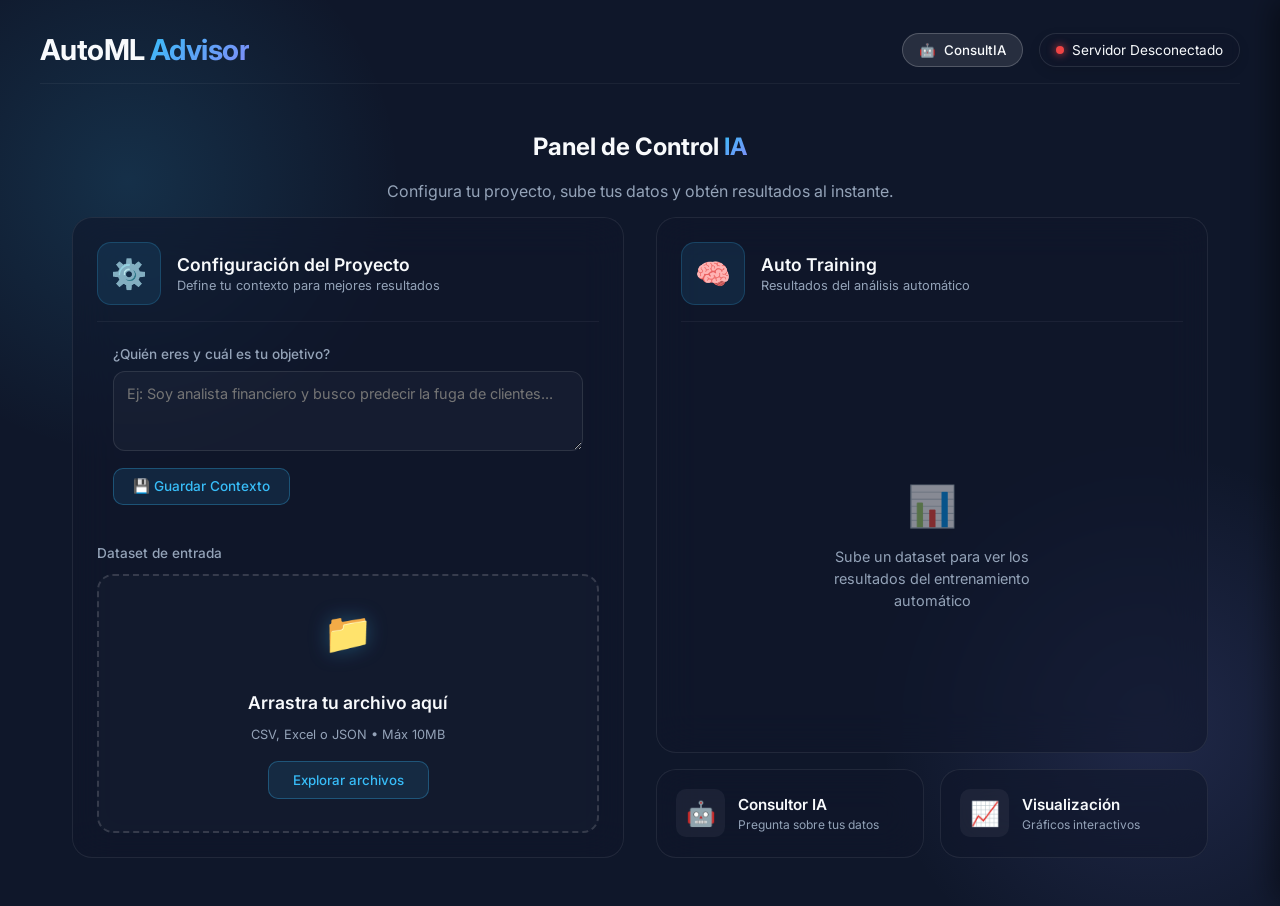
==== commit d96023e9: "He mejorado la parte de carga de archivos y la IA" ====
--- a/frontend/app.html
+++ b/frontend/app.html
@@ -95,6 +95,18 @@
                                 <span class="card-subtitle">Resultados del análisis automático</span>
                             </div>
                         </div>
+
+                        <!-- Vista previa de datos -->
+                        <div id="data-preview-container" class="data-preview-section" style="display: none;">
+                            <h4 class="preview-title">📋 Vista Previa del Dataset</h4>
+                            <div class="table-wrapper">
+                                <table id="preview-table" class="data-preview-table">
+                                    <!-- Se llenará dinámicamente -->
+                                </table>
+                            </div>
+                        </div>
+
+                        <!-- Resultados de ML -->
                         <div id="ml-results-container" class="ml-results-list">
                             <div class="empty-state">
                                 <span class="empty-icon">📊</span>
--- a/frontend/css/styles.css
+++ b/frontend/css/styles.css
@@ -744,27 +744,28 @@
   transform: translateY(-1px);
 }
 
-/* Chat Sidebar (Coursera Style) */
+/* Chat Sidebar (Push Content Style) */
 .chat-sidebar {
   position: fixed;
   top: 0;
   right: 0;
-  width: 400px;
+  width: 380px;
   height: 100vh;
   background: #0f172a;
   border-left: 1px solid rgba(255, 255, 255, 0.1);
   box-shadow: -5px 0 30px rgba(0, 0, 0, 0.5);
   transform: translateX(100%);
-  transition: transform 0.3s cubic-bezier(0.4, 0, 0.2, 1);
+  transition: transform 0.4s ease-out;
   display: flex;
   flex-direction: column;
   z-index: 2000;
-  /* Higher than navbar */
 }
 
 .chat-sidebar.open {
   transform: translateX(0);
 }
+
+/* Chat se superpone sin mover el contenido */
 
 .chat-header {
   padding: 1.5rem;
@@ -1017,24 +1018,77 @@
 }
 
 /* =========================================
+   DATA PREVIEW TABLE
+   ========================================= */
+
+.data-preview-section {
+  margin-bottom: 1.2rem;
+  animation: fadeIn 0.4s ease;
+}
+
+.preview-title {
+  font-size: 0.9rem;
+  font-weight: 600;
+  margin-bottom: 0.8rem;
+  color: var(--text-main);
+}
+
+.table-wrapper {
+  overflow-x: auto;
+  border-radius: 10px;
+  border: 1px solid rgba(255, 255, 255, 0.08);
+}
+
+.data-preview-table {
+  width: 100%;
+  border-collapse: collapse;
+  font-size: 0.75rem;
+}
+
+.data-preview-table th {
+  background: rgba(56, 189, 248, 0.1);
+  color: var(--primary-glow);
+  font-weight: 600;
+  text-align: left;
+  padding: 0.6rem 0.8rem;
+  border-bottom: 1px solid rgba(255, 255, 255, 0.1);
+  white-space: nowrap;
+}
+
+.data-preview-table td {
+  padding: 0.5rem 0.8rem;
+  border-bottom: 1px solid rgba(255, 255, 255, 0.05);
+  color: var(--text-muted);
+  max-width: 120px;
+  overflow: hidden;
+  text-overflow: ellipsis;
+  white-space: nowrap;
+}
+
+.data-preview-table tbody tr:hover {
+  background: rgba(255, 255, 255, 0.03);
+}
+
+.data-preview-table .more-cols {
+  color: var(--text-muted);
+  font-style: italic;
+  background: rgba(255, 255, 255, 0.02);
+}
+
+/* =========================================
    APP DASHBOARD LAYOUT
    ========================================= */
 
 .app-main {
-  padding: 0.5rem 2rem 2rem;
+  padding: 0 2rem 1rem;
   max-width: 1400px;
   margin: 0 auto;
 }
 
 .app-hero {
   text-align: center;
-  margin-bottom: 1rem;
-}
-
-.app-hero h2 {
-  font-size: 2rem;
-  font-weight: 700;
-  margin-bottom: 0.5rem;
+  margin-bottom: 0;
+  padding-top: 0;
 }
 
 .app-hero p {
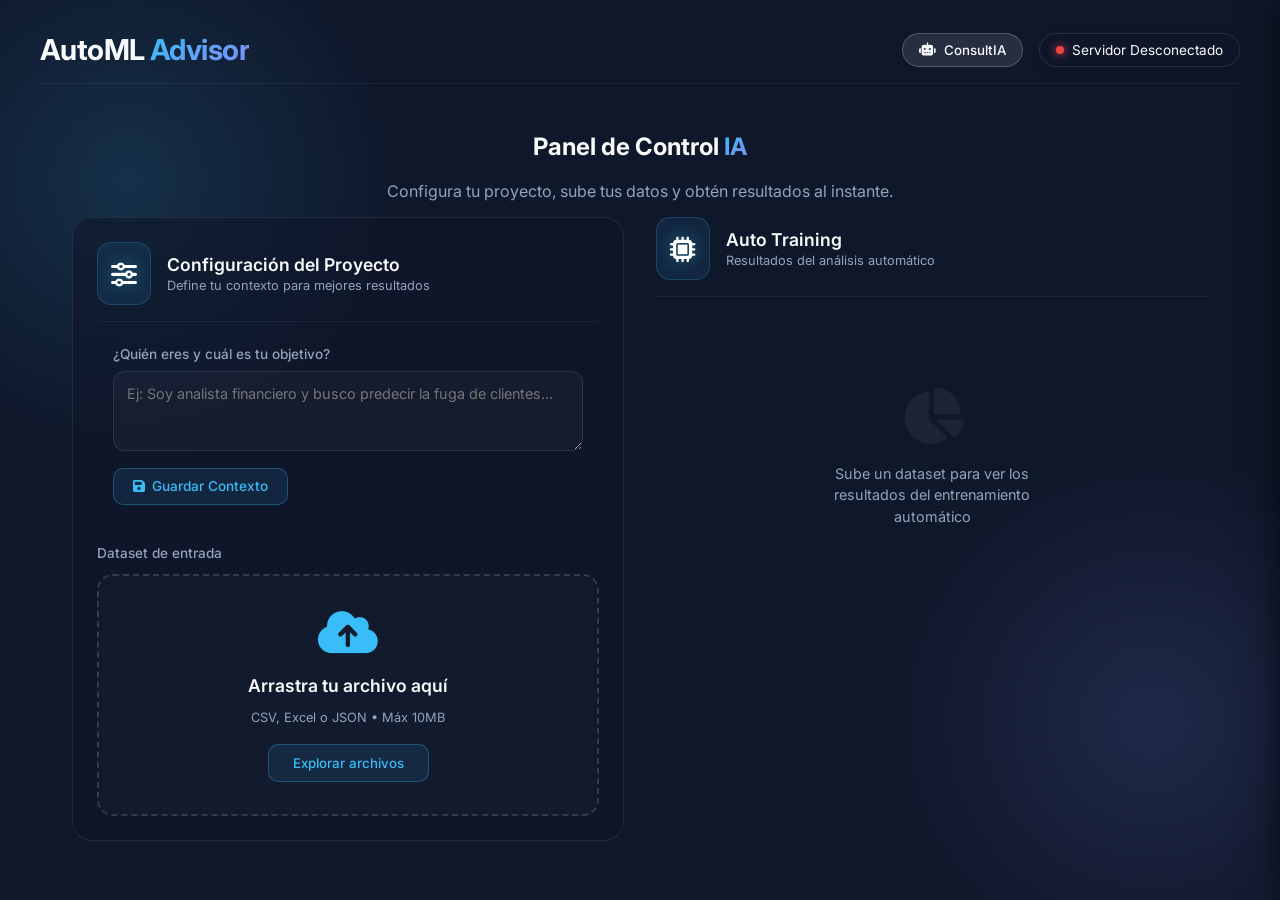
==== commit eec261ac: "Mejoras de UI: Reemplazo de emojis por Font Awesome, eliminación de mini-cards y limpieza de layout" ====
--- a/frontend/app.html
+++ b/frontend/app.html
@@ -8,6 +8,7 @@
     <link rel="preconnect" href="https://fonts.googleapis.com">
     <link rel="preconnect" href="https://fonts.gstatic.com" crossorigin>
     <link href="https://fonts.googleapis.com/css2?family=Inter:wght@400;500;600;700&display=swap" rel="stylesheet">
+    <link rel="stylesheet" href="https://cdnjs.cloudflare.com/ajax/libs/font-awesome/6.5.1/css/all.min.css">
     <link rel="stylesheet" href="css/styles.css">
 </head>
 
@@ -25,7 +26,7 @@
 
             <div class="header-actions">
                 <button id="toggle-chat-btn" class="btn-icon" title="Abrir Asistente IA">
-                    <span class="icon">🤖</span> ConsultIA
+                    <i class="fa-solid fa-robot"></i> ConsultIA
                 </button>
                 <div id="status-indicator" class="status-badge">
                     <span class="status-dot"></span>
@@ -47,7 +48,7 @@
                 <div class="dashboard-left">
                     <div class="glass-card config-card">
                         <div class="card-header">
-                            <div class="header-icon">⚙️</div>
+                            <div class="header-icon"><i class="fa-solid fa-sliders"></i></div>
                             <div>
                                 <h3>Configuración del Proyecto</h3>
                                 <span class="card-subtitle">Define tu contexto para mejores resultados</span>
@@ -59,7 +60,7 @@
                             <textarea id="user-context"
                                 placeholder="Ej: Soy analista financiero y busco predecir la fuga de clientes..."></textarea>
                             <button type="button" id="save-context-btn" class="btn-save-context">
-                                💾 Guardar Contexto
+                                <i class="fa-solid fa-floppy-disk"></i> Guardar Contexto
                             </button>
                         </div>
 
@@ -68,7 +69,7 @@
                             <div class="drop-zone" id="drop-zone">
                                 <div class="drop-zone__content">
                                     <div class="upload-icon-wrapper">
-                                        <span class="upload-icon">📁</span>
+                                        <i class="fa-solid fa-cloud-arrow-up"></i>
                                     </div>
                                     <p class="drop-zone__prompt">
                                         <strong>Arrastra tu archivo aquí</strong><br>
@@ -87,67 +88,48 @@
                 <!-- Columna Derecha: Resultados y Features -->
                 <div class="dashboard-right">
                     <!-- Tarjeta de Resultados ML -->
-                    <div class="glass-card results-card" id="training-card">
-                        <div class="card-header">
-                            <div class="header-icon pulse">🧠</div>
-                            <div>
-                                <h3>Auto Training</h3>
-                                <span class="card-subtitle">Resultados del análisis automático</span>
-                            </div>
-                        </div>
-
-                        <!-- Vista previa de datos -->
-                        <div id="data-preview-container" class="data-preview-section" style="display: none;">
-                            <h4 class="preview-title">📋 Vista Previa del Dataset</h4>
-                            <div class="table-wrapper">
-                                <table id="preview-table" class="data-preview-table">
-                                    <!-- Se llenará dinámicamente -->
-                                </table>
-                            </div>
-                        </div>
-
-                        <!-- Resultados de ML -->
-                        <div id="ml-results-container" class="ml-results-list">
-                            <div class="empty-state">
-                                <span class="empty-icon">📊</span>
-                                <p>Sube un dataset para ver los resultados del entrenamiento automático</p>
-                            </div>
+                    <div class="card-header">
+                        <div class="header-icon pulse"><i class="fa-solid fa-microchip"></i></div>
+                        <div>
+                            <h3>Auto Training</h3>
+                            <span class="card-subtitle">Resultados del análisis automático</span>
                         </div>
                     </div>
 
-                    <!-- Mini Features debajo de Auto Training -->
-                    <div class="features-mini-grid">
-                        <div class="mini-feature-card glass-card" id="chat-trigger">
-                            <span class="mini-icon">🤖</span>
-                            <div>
-                                <h4>Consultor IA</h4>
-                                <p>Pregunta sobre tus datos</p>
-                            </div>
+                    <div id="data-preview-container" class="data-preview-section" style="display: none;">
+                        <h4 class="preview-title"><i class="fa-solid fa-table-list"></i> Vista Previa del Dataset</h4>
+                        <div class="table-wrapper">
+                            <table id="preview-table" class="data-preview-table">
+                                <!-- Se llenará dinámicamente -->
+                            </table>
                         </div>
-                        <div class="mini-feature-card glass-card">
-                            <span class="mini-icon">📈</span>
-                            <div>
-                                <h4>Visualización</h4>
-                                <p>Gráficos interactivos</p>
-                            </div>
+                    </div>
+
+                    <div id="ml-results-container" class="ml-results-list">
+                        <div class="empty-state">
+                            <div class="empty-icon"><i class="fa-solid fa-chart-pie"></i></div>
+                            <p>Sube un dataset para ver los resultados del entrenamiento automático</p>
                         </div>
                     </div>
                 </div>
+
+                <!-- Espacio libre para expansión -->
             </div>
-        </main>
+    </div>
+    </main>
     </div>
 
     <!-- Chat Sidebar -->
     <aside id="chat-sidebar" class="chat-sidebar">
         <div class="chat-header">
             <div class="chat-title">
-                <span class="bot-avatar">🤖</span>
+                <span class="bot-avatar"><i class="fa-solid fa-robot"></i></span>
                 <div>
                     <h3>ConsultIA</h3>
                     <span class="status-text-online">En línea</span>
                 </div>
             </div>
-            <button id="close-chat-btn" class="btn-close">×</button>
+            <button id="close-chat-btn" class="btn-close"><i class="fa-solid fa-xmark"></i></button>
         </div>
 
         <div id="chat-messages" class="chat-messages">
@@ -159,7 +141,7 @@
 
         <div class="chat-input-area">
             <input type="text" id="chat-input" placeholder="Escribe tu pregunta..." autocomplete="off">
-            <button id="send-btn" class="btn-send">➤</button>
+            <button id="send-btn" class="btn-send"><i class="fa-solid fa-paper-plane"></i></button>
         </div>
     </aside>
 
--- a/frontend/css/styles.css
+++ b/frontend/css/styles.css
@@ -1509,4 +1509,12 @@
 .context-area textarea {
   width: 100%;
   box-sizing: border-box;
-}+}
+/* Iconos Profesionales Font Awesome */
+.header-icon i { font-size: 1.6rem; color: #fff; filter: drop-shadow(0 0 8px rgba(56, 189, 248, 0.4)); }
+.mini-icon i { font-size: 1.3rem; color: #fff; }
+.upload-icon-wrapper i { font-size: 3rem; color: var(--primary-glow); }
+.empty-icon i { font-size: 3.5rem; opacity: 0.2; }
+.bot-avatar i { font-size: 1.5rem; color: var(--primary-glow); }
+.success-icon i { color: var(--success); }
+.preview-title i { margin-right: 0.5rem; color: var(--primary-glow); }
